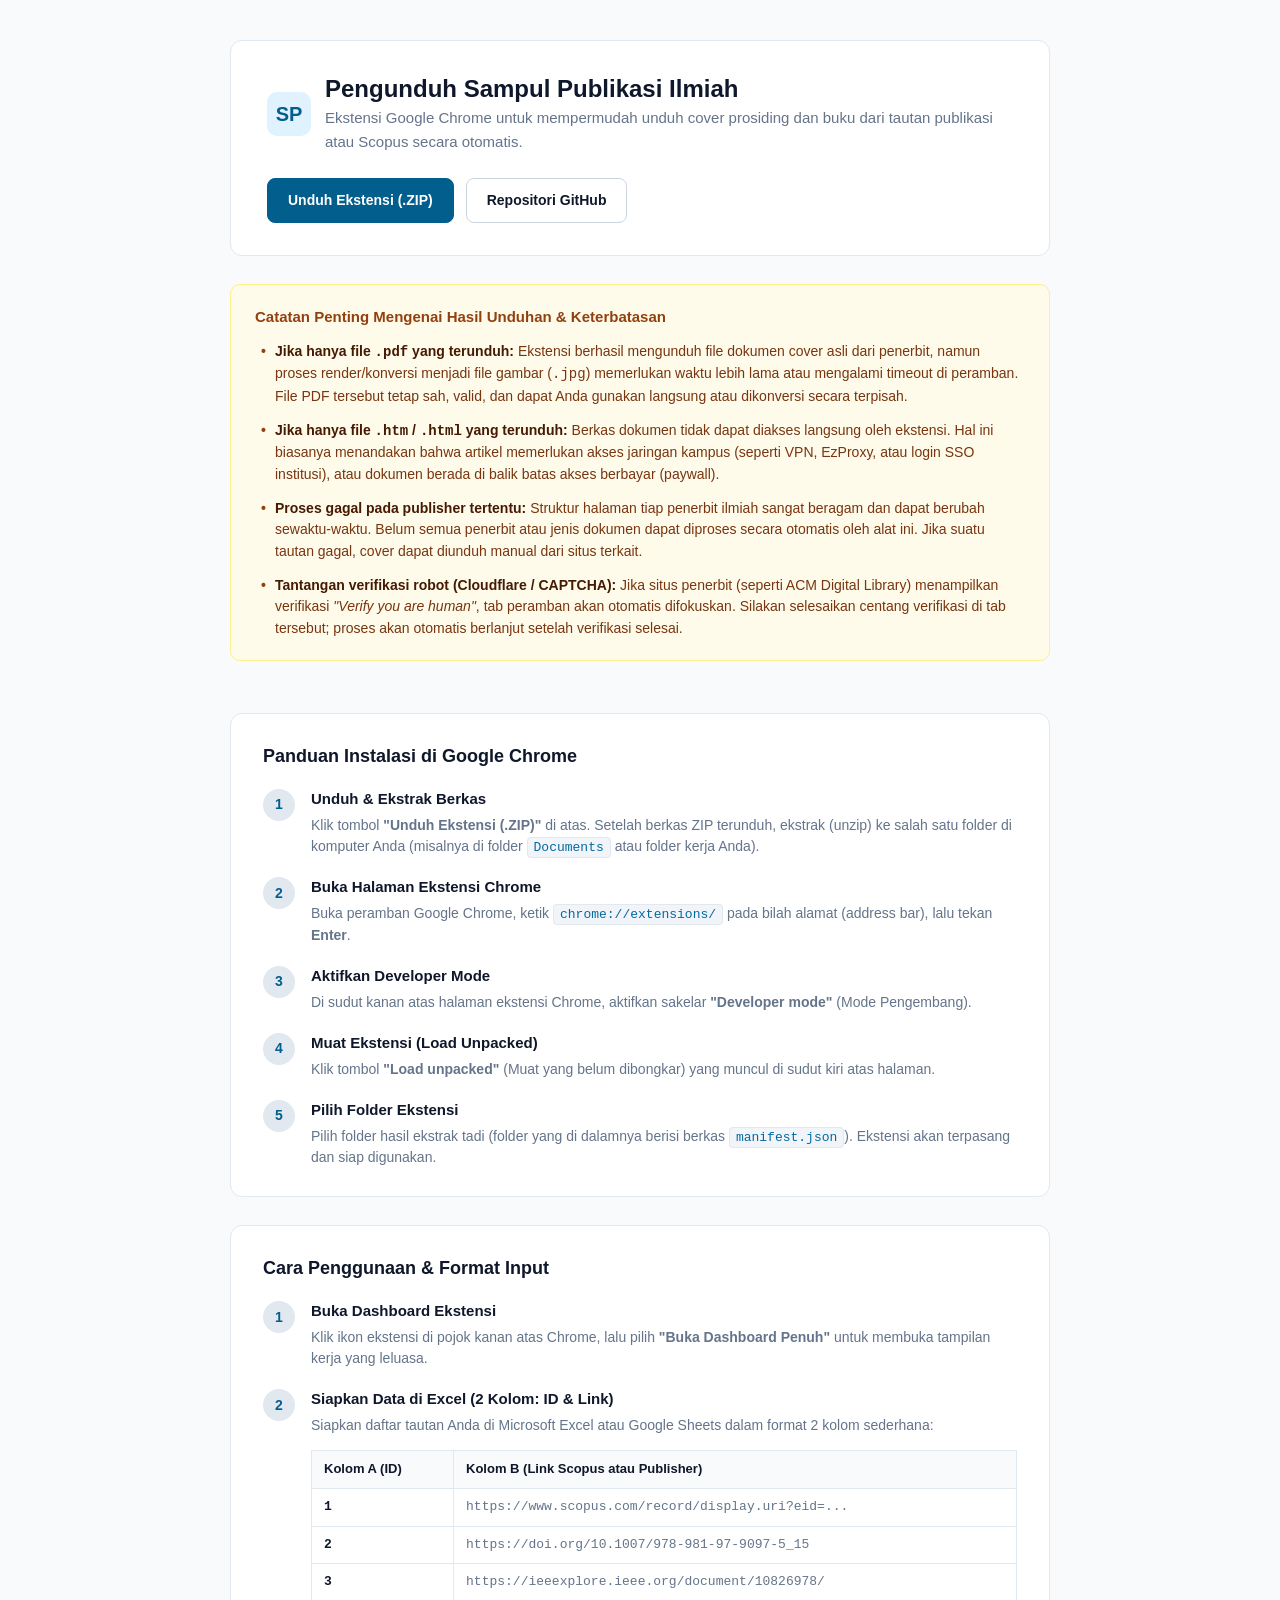
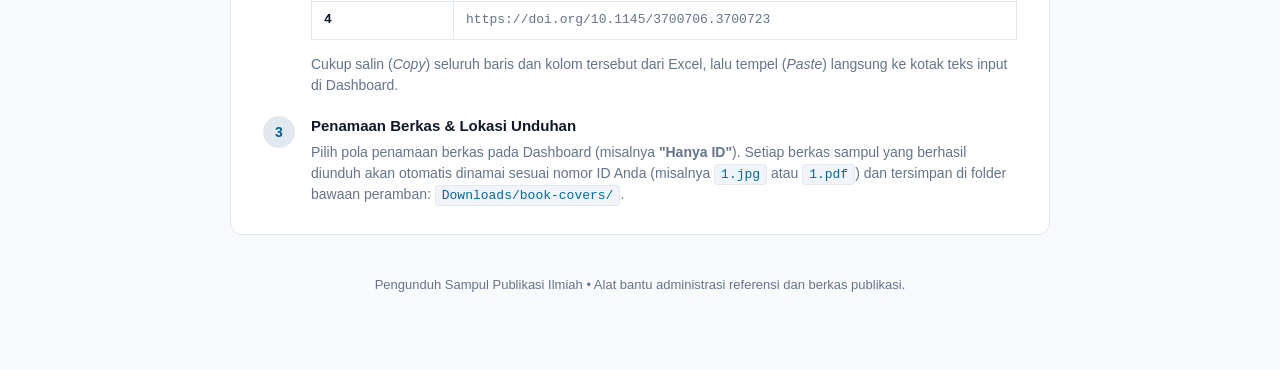
==== index.html @ 8b96aa2f "feat: add robot verification handling and update ACM processing logic (with landing page btw)" ====
<!DOCTYPE html>
<html lang="id">
<head>
  <meta charset="UTF-8">
  <meta name="viewport" content="width=device-width, initial-scale=1.0">
  <title>Pengunduh Sampul Publikasi - Panduan & Instalasi</title>
  <link rel="icon" type="image/png" href="icons/icon48.png">
  <style>
    :root {
      --primary: #025E8D;
      --primary-hover: #01466a;
      --accent: #0070A8;
      --bg-page: #f8fafc;
      --surface: #ffffff;
      --border: #e2e8f0;
      --border-subtle: #cbd5e1;
      --text-main: #0f172a;
      --text-muted: #64748b;
      --warning-bg: #fffbeb;
      --warning-border: #fef08a;
      --warning-text: #92400e;
      --info-bg: #f0f9ff;
      --info-border: #bae6fd;
      --info-text: #0369a1;
    }

    * {
      box-sizing: border-box;
      margin: 0;
      padding: 0;
    }

    body {
      font-family: -apple-system, BlinkMacSystemFont, 'Segoe UI', Roboto, Helvetica, Arial, sans-serif;
      background-color: var(--bg-page);
      color: var(--text-main);
      line-height: 1.6;
      font-size: 15px;
      padding: 40px 20px 80px;
    }

    .container {
      max-width: 820px;
      margin: 0 auto;
      display: flex;
      flex-direction: column;
      gap: 28px;
    }

    /* Header */
    header {
      background: var(--surface);
      border: 1px solid var(--border);
      border-radius: 12px;
      padding: 32px 36px;
      display: flex;
      flex-direction: column;
      gap: 16px;
    }

    .brand-row {
      display: flex;
      align-items: center;
      gap: 14px;
    }

    .brand-icon {
      width: 44px;
      height: 44px;
      background: #e0f2fe;
      color: var(--primary);
      border-radius: 10px;
      display: flex;
      align-items: center;
      justify-content: center;
      font-weight: 800;
      font-size: 20px;
      flex-shrink: 0;
    }

    h1 {
      font-size: 24px;
      font-weight: 700;
      color: var(--text-main);
      line-height: 1.3;
    }

    .tagline {
      font-size: 15px;
      color: var(--text-muted);
      margin-top: 2px;
    }

    .btn-group {
      display: flex;
      flex-wrap: wrap;
      gap: 12px;
      margin-top: 8px;
    }

    .btn {
      display: inline-flex;
      align-items: center;
      justify-content: center;
      gap: 8px;
      padding: 10px 20px;
      font-size: 14px;
      font-weight: 600;
      border-radius: 8px;
      text-decoration: none;
      cursor: pointer;
      transition: background 0.15s ease, border-color 0.15s ease;
    }

    .btn-primary {
      background: var(--primary);
      color: #ffffff;
      border: 1px solid var(--primary);
    }

    .btn-primary:hover {
      background: var(--primary-hover);
      border-color: var(--primary-hover);
    }

    .btn-secondary {
      background: var(--surface);
      color: var(--text-main);
      border: 1px solid var(--border-subtle);
    }

    .btn-secondary:hover {
      background: #f1f5f9;
      border-color: #94a3b8;
    }

    /* Section Cards */
    .card {
      background: var(--surface);
      border: 1px solid var(--border);
      border-radius: 12px;
      padding: 28px 32px;
    }

    .card-title {
      font-size: 18px;
      font-weight: 700;
      margin-bottom: 16px;
      color: var(--text-main);
      display: flex;
      align-items: center;
      gap: 8px;
    }

    /* Important Notes / Callout */
    .callout {
      background: var(--warning-bg);
      border: 1px solid var(--warning-border);
      border-radius: 10px;
      padding: 20px 24px;
      margin-bottom: 24px;
    }

    .callout-header {
      font-size: 15px;
      font-weight: 700;
      color: var(--warning-text);
      margin-bottom: 12px;
    }

    .note-list {
      list-style: none;
      display: flex;
      flex-direction: column;
      gap: 12px;
    }

    .note-list li {
      font-size: 14px;
      color: #78350f;
      line-height: 1.55;
      padding-left: 20px;
      position: relative;
    }

    .note-list li::before {
      content: "•";
      position: absolute;
      left: 6px;
      font-weight: bold;
      color: var(--warning-text);
    }

    .note-list strong {
      color: #451a03;
    }

    /* Steps */
    .steps-list {
      display: flex;
      flex-direction: column;
      gap: 18px;
    }

    .step-item {
      display: flex;
      gap: 16px;
      align-items: flex-start;
    }

    .step-num {
      width: 32px;
      height: 32px;
      background: #e2e8f0;
      color: var(--primary);
      border-radius: 50%;
      font-weight: 700;
      font-size: 14px;
      display: flex;
      align-items: center;
      justify-content: center;
      flex-shrink: 0;
      margin-top: 2px;
    }

    .step-content h3 {
      font-size: 15px;
      font-weight: 600;
      margin-bottom: 4px;
      color: var(--text-main);
    }

    .step-content p {
      font-size: 14px;
      color: var(--text-muted);
      line-height: 1.5;
    }

    .step-content code {
      background: #f1f5f9;
      border: 1px solid var(--border);
      border-radius: 4px;
      padding: 2px 6px;
      font-size: 13px;
      color: #0369a1;
      font-family: ui-monospace, SFMono-Regular, Menlo, Monaco, Consolas, monospace;
    }

    /* Table format sample */
    .table-sample {
      width: 100%;
      border-collapse: collapse;
      margin: 14px 0;
      font-size: 13px;
    }

    .table-sample th,
    .table-sample td {
      border: 1px solid var(--border);
      padding: 8px 12px;
      text-align: left;
    }

    .table-sample th {
      background: #f8fafc;
      font-weight: 600;
      color: var(--text-main);
    }

    .table-sample td {
      background: #ffffff;
      color: var(--text-muted);
      font-family: ui-monospace, SFMono-Regular, Menlo, Monaco, Consolas, monospace;
    }

    .table-sample td.id-col {
      font-weight: 600;
      color: var(--text-main);
    }

    /* Footer */
    footer {
      text-align: center;
      font-size: 13px;
      color: var(--text-muted);
      padding-top: 12px;
    }
  </style>
</head>
<body>

  <div class="container">

    <!-- Header Section -->
    <header>
      <div class="brand-row">
        <div class="brand-icon">SP</div>
        <div>
          <h1>Pengunduh Sampul Publikasi Ilmiah</h1>
          <p class="tagline">Ekstensi Google Chrome untuk mempermudah unduh cover prosiding dan buku dari tautan publikasi atau Scopus secara otomatis.</p>
        </div>
      </div>

      <div class="btn-group">
        <a href="https://github.com/atiohaidar/sampul-publikasi/archive/refs/heads/master.zip" class="btn btn-primary" download>
          Unduh Ekstensi (.ZIP)
        </a>
        <a href="https://github.com/atiohaidar/sampul-publikasi" target="_blank" rel="noopener noreferrer" class="btn btn-secondary">
          Repositori GitHub
        </a>
      </div>
    </header>

    <!-- Catatan Penting -->
    <div class="callout">
      <div class="callout-header">Catatan Penting Mengenai Hasil Unduhan & Keterbatasan</div>
      <ul class="note-list">
        <li>
          <strong>Jika hanya file <code>.pdf</code> yang terunduh:</strong> Ekstensi berhasil mengunduh file dokumen cover asli dari penerbit, namun proses render/konversi menjadi file gambar (<code>.jpg</code>) memerlukan waktu lebih lama atau mengalami timeout di peramban. File PDF tersebut tetap sah, valid, dan dapat Anda gunakan langsung atau dikonversi secara terpisah.
        </li>
        <li>
          <strong>Jika hanya file <code>.htm</code> / <code>.html</code> yang terunduh:</strong> Berkas dokumen tidak dapat diakses langsung oleh ekstensi. Hal ini biasanya menandakan bahwa artikel memerlukan akses jaringan kampus (seperti VPN, EzProxy, atau login SSO institusi), atau dokumen berada di balik batas akses berbayar (paywall).
        </li>
        <li>
          <strong>Proses gagal pada publisher tertentu:</strong> Struktur halaman tiap penerbit ilmiah sangat beragam dan dapat berubah sewaktu-waktu. Belum semua penerbit atau jenis dokumen dapat diproses secara otomatis oleh alat ini. Jika suatu tautan gagal, cover dapat diunduh manual dari situs terkait.
        </li>
        <li>
          <strong>Tantangan verifikasi robot (Cloudflare / CAPTCHA):</strong> Jika situs penerbit (seperti ACM Digital Library) menampilkan verifikasi <em>"Verify you are human"</em>, tab peramban akan otomatis difokuskan. Silakan selesaikan centang verifikasi di tab tersebut; proses akan otomatis berlanjut setelah verifikasi selesai.
        </li>
      </ul>
    </div>

    <!-- Panduan Instalasi -->
    <section class="card">
      <h2 class="card-title">Panduan Instalasi di Google Chrome</h2>
      <div class="steps-list">
        <div class="step-item">
          <div class="step-num">1</div>
          <div class="step-content">
            <h3>Unduh & Ekstrak Berkas</h3>
            <p>Klik tombol <strong>"Unduh Ekstensi (.ZIP)"</strong> di atas. Setelah berkas ZIP terunduh, ekstrak (unzip) ke salah satu folder di komputer Anda (misalnya di folder <code>Documents</code> atau folder kerja Anda).</p>
          </div>
        </div>

        <div class="step-item">
          <div class="step-num">2</div>
          <div class="step-content">
            <h3>Buka Halaman Ekstensi Chrome</h3>
            <p>Buka peramban Google Chrome, ketik <code>chrome://extensions/</code> pada bilah alamat (address bar), lalu tekan <strong>Enter</strong>.</p>
          </div>
        </div>

        <div class="step-item">
          <div class="step-num">3</div>
          <div class="step-content">
            <h3>Aktifkan Developer Mode</h3>
            <p>Di sudut kanan atas halaman ekstensi Chrome, aktifkan sakelar <strong>"Developer mode"</strong> (Mode Pengembang).</p>
          </div>
        </div>

        <div class="step-item">
          <div class="step-num">4</div>
          <div class="step-content">
            <h3>Muat Ekstensi (Load Unpacked)</h3>
            <p>Klik tombol <strong>"Load unpacked"</strong> (Muat yang belum dibongkar) yang muncul di sudut kiri atas halaman.</p>
          </div>
        </div>

        <div class="step-item">
          <div class="step-num">5</div>
          <div class="step-content">
            <h3>Pilih Folder Ekstensi</h3>
            <p>Pilih folder hasil ekstrak tadi (folder yang di dalamnya berisi berkas <code>manifest.json</code>). Ekstensi akan terpasang dan siap digunakan.</p>
          </div>
        </div>
      </div>
    </section>

    <!-- Panduan Penggunaan -->
    <section class="card">
      <h2 class="card-title">Cara Penggunaan & Format Input</h2>
      <div class="steps-list">
        <div class="step-item">
          <div class="step-num">1</div>
          <div class="step-content">
            <h3>Buka Dashboard Ekstensi</h3>
            <p>Klik ikon ekstensi di pojok kanan atas Chrome, lalu pilih <strong>"Buka Dashboard Penuh"</strong> untuk membuka tampilan kerja yang leluasa.</p>
          </div>
        </div>

        <div class="step-item">
          <div class="step-num">2</div>
          <div class="step-content">
            <h3>Siapkan Data di Excel (2 Kolom: ID & Link)</h3>
            <p>Siapkan daftar tautan Anda di Microsoft Excel atau Google Sheets dalam format 2 kolom sederhana:</p>
            
            <table class="table-sample">
              <thead>
                <tr>
                  <th>Kolom A (ID)</th>
                  <th>Kolom B (Link Scopus atau Publisher)</th>
                </tr>
              </thead>
              <tbody>
                <tr>
                  <td class="id-col">1</td>
                  <td>https://www.scopus.com/record/display.uri?eid=...</td>
                </tr>
                <tr>
                  <td class="id-col">2</td>
                  <td>https://doi.org/10.1007/978-981-97-9097-5_15</td>
                </tr>
                <tr>
                  <td class="id-col">3</td>
                  <td>https://ieeexplore.ieee.org/document/10826978/</td>
                </tr>
                <tr>
                  <td class="id-col">4</td>
                  <td>https://doi.org/10.1145/3700706.3700723</td>
                </tr>
              </tbody>
            </table>

            <p>Cukup salin (<em>Copy</em>) seluruh baris dan kolom tersebut dari Excel, lalu tempel (<em>Paste</em>) langsung ke kotak teks input di Dashboard.</p>
          </div>
        </div>

        <div class="step-item">
          <div class="step-num">3</div>
          <div class="step-content">
            <h3>Penamaan Berkas & Lokasi Unduhan</h3>
            <p>Pilih pola penamaan berkas pada Dashboard (misalnya <strong>"Hanya ID"</strong>). Setiap berkas sampul yang berhasil diunduh akan otomatis dinamai sesuai nomor ID Anda (misalnya <code>1.jpg</code> atau <code>1.pdf</code>) dan tersimpan di folder bawaan peramban: <code>Downloads/book-covers/</code>.</p>
          </div>
        </div>
      </div>
    </section>

    <footer>
      <p>Pengunduh Sampul Publikasi Ilmiah &bull; Alat bantu administrasi referensi dan berkas publikasi.</p>
    </footer>

  </div>

</body>
</html>
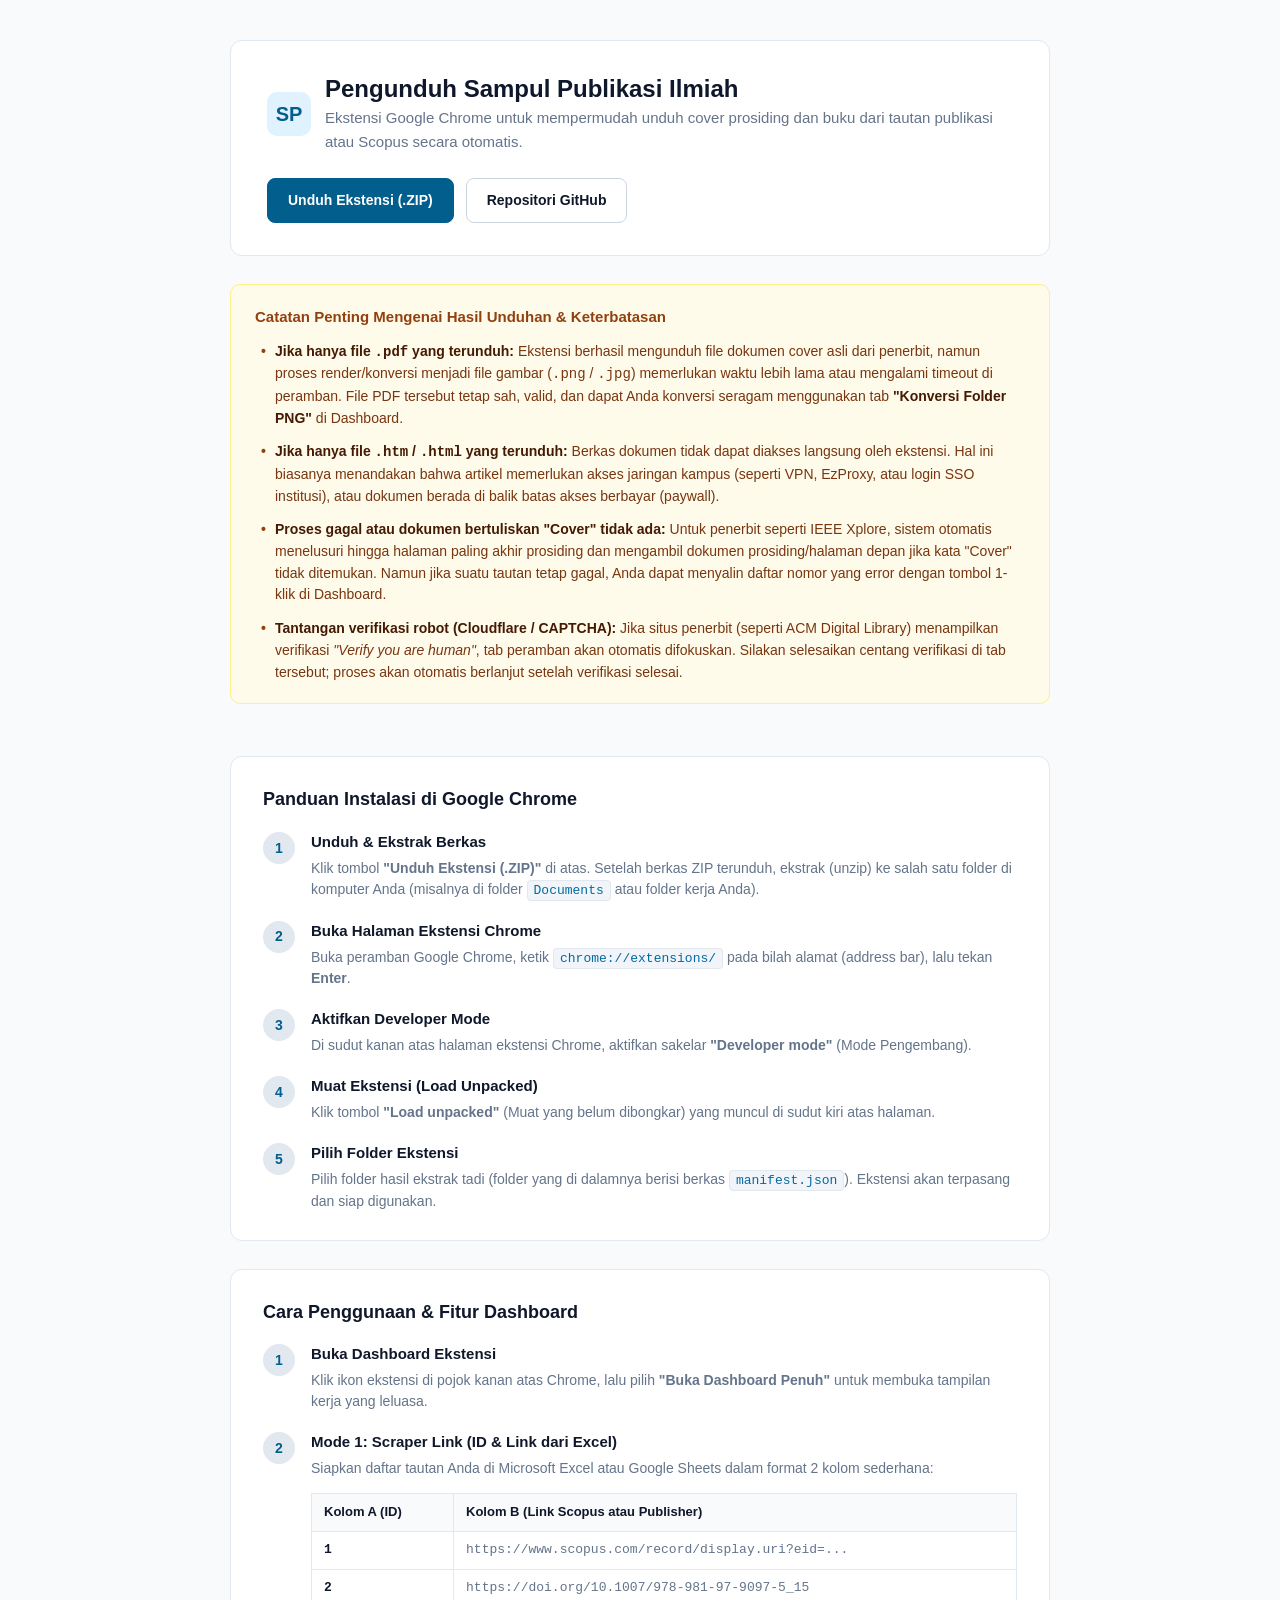
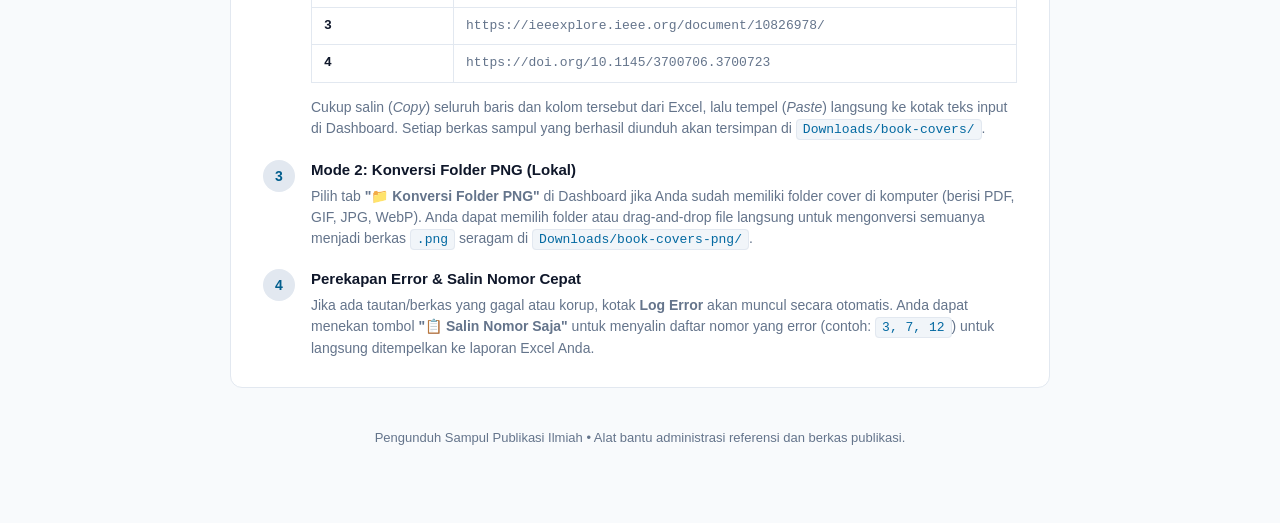
==== commit 718bc987: "docs: update index.html landing page with local PNG converter, IEEE multi-page notes, and quick erro" ====
--- a/index.html
+++ b/index.html
@@ -316,13 +316,13 @@
       <div class="callout-header">Catatan Penting Mengenai Hasil Unduhan & Keterbatasan</div>
       <ul class="note-list">
         <li>
-          <strong>Jika hanya file <code>.pdf</code> yang terunduh:</strong> Ekstensi berhasil mengunduh file dokumen cover asli dari penerbit, namun proses render/konversi menjadi file gambar (<code>.jpg</code>) memerlukan waktu lebih lama atau mengalami timeout di peramban. File PDF tersebut tetap sah, valid, dan dapat Anda gunakan langsung atau dikonversi secara terpisah.
+          <strong>Jika hanya file <code>.pdf</code> yang terunduh:</strong> Ekstensi berhasil mengunduh file dokumen cover asli dari penerbit, namun proses render/konversi menjadi file gambar (<code>.png</code> / <code>.jpg</code>) memerlukan waktu lebih lama atau mengalami timeout di peramban. File PDF tersebut tetap sah, valid, dan dapat Anda konversi seragam menggunakan tab <strong>"Konversi Folder PNG"</strong> di Dashboard.
         </li>
         <li>
           <strong>Jika hanya file <code>.htm</code> / <code>.html</code> yang terunduh:</strong> Berkas dokumen tidak dapat diakses langsung oleh ekstensi. Hal ini biasanya menandakan bahwa artikel memerlukan akses jaringan kampus (seperti VPN, EzProxy, atau login SSO institusi), atau dokumen berada di balik batas akses berbayar (paywall).
         </li>
         <li>
-          <strong>Proses gagal pada publisher tertentu:</strong> Struktur halaman tiap penerbit ilmiah sangat beragam dan dapat berubah sewaktu-waktu. Belum semua penerbit atau jenis dokumen dapat diproses secara otomatis oleh alat ini. Jika suatu tautan gagal, cover dapat diunduh manual dari situs terkait.
+          <strong>Proses gagal atau dokumen bertuliskan "Cover" tidak ada:</strong> Untuk penerbit seperti IEEE Xplore, sistem otomatis menelusuri hingga halaman paling akhir prosiding dan mengambil dokumen prosiding/halaman depan jika kata "Cover" tidak ditemukan. Namun jika suatu tautan tetap gagal, Anda dapat menyalin daftar nomor yang error dengan tombol 1-klik di Dashboard.
         </li>
         <li>
           <strong>Tantangan verifikasi robot (Cloudflare / CAPTCHA):</strong> Jika situs penerbit (seperti ACM Digital Library) menampilkan verifikasi <em>"Verify you are human"</em>, tab peramban akan otomatis difokuskan. Silakan selesaikan centang verifikasi di tab tersebut; proses akan otomatis berlanjut setelah verifikasi selesai.
@@ -378,7 +378,7 @@
 
     <!-- Panduan Penggunaan -->
     <section class="card">
-      <h2 class="card-title">Cara Penggunaan & Format Input</h2>
+      <h2 class="card-title">Cara Penggunaan & Fitur Dashboard</h2>
       <div class="steps-list">
         <div class="step-item">
           <div class="step-num">1</div>
@@ -391,7 +391,7 @@
         <div class="step-item">
           <div class="step-num">2</div>
           <div class="step-content">
-            <h3>Siapkan Data di Excel (2 Kolom: ID & Link)</h3>
+            <h3>Mode 1: Scraper Link (ID & Link dari Excel)</h3>
             <p>Siapkan daftar tautan Anda di Microsoft Excel atau Google Sheets dalam format 2 kolom sederhana:</p>
             
             <table class="table-sample">
@@ -421,15 +421,23 @@
               </tbody>
             </table>
 
-            <p>Cukup salin (<em>Copy</em>) seluruh baris dan kolom tersebut dari Excel, lalu tempel (<em>Paste</em>) langsung ke kotak teks input di Dashboard.</p>
+            <p>Cukup salin (<em>Copy</em>) seluruh baris dan kolom tersebut dari Excel, lalu tempel (<em>Paste</em>) langsung ke kotak teks input di Dashboard. Setiap berkas sampul yang berhasil diunduh akan tersimpan di <code>Downloads/book-covers/</code>.</p>
           </div>
         </div>
 
         <div class="step-item">
           <div class="step-num">3</div>
           <div class="step-content">
-            <h3>Penamaan Berkas & Lokasi Unduhan</h3>
-            <p>Pilih pola penamaan berkas pada Dashboard (misalnya <strong>"Hanya ID"</strong>). Setiap berkas sampul yang berhasil diunduh akan otomatis dinamai sesuai nomor ID Anda (misalnya <code>1.jpg</code> atau <code>1.pdf</code>) dan tersimpan di folder bawaan peramban: <code>Downloads/book-covers/</code>.</p>
+            <h3>Mode 2: Konversi Folder PNG (Lokal)</h3>
+            <p>Pilih tab <strong>"📁 Konversi Folder PNG"</strong> di Dashboard jika Anda sudah memiliki folder cover di komputer (berisi PDF, GIF, JPG, WebP). Anda dapat memilih folder atau drag-and-drop file langsung untuk mengonversi semuanya menjadi berkas <code>.png</code> seragam di <code>Downloads/book-covers-png/</code>.</p>
+          </div>
+        </div>
+
+        <div class="step-item">
+          <div class="step-num">4</div>
+          <div class="step-content">
+            <h3>Perekapan Error & Salin Nomor Cepat</h3>
+            <p>Jika ada tautan/berkas yang gagal atau korup, kotak <strong>Log Error</strong> akan muncul secara otomatis. Anda dapat menekan tombol <strong>"📋 Salin Nomor Saja"</strong> untuk menyalin daftar nomor yang error (contoh: <code>3, 7, 12</code>) untuk langsung ditempelkan ke laporan Excel Anda.</p>
           </div>
         </div>
       </div>
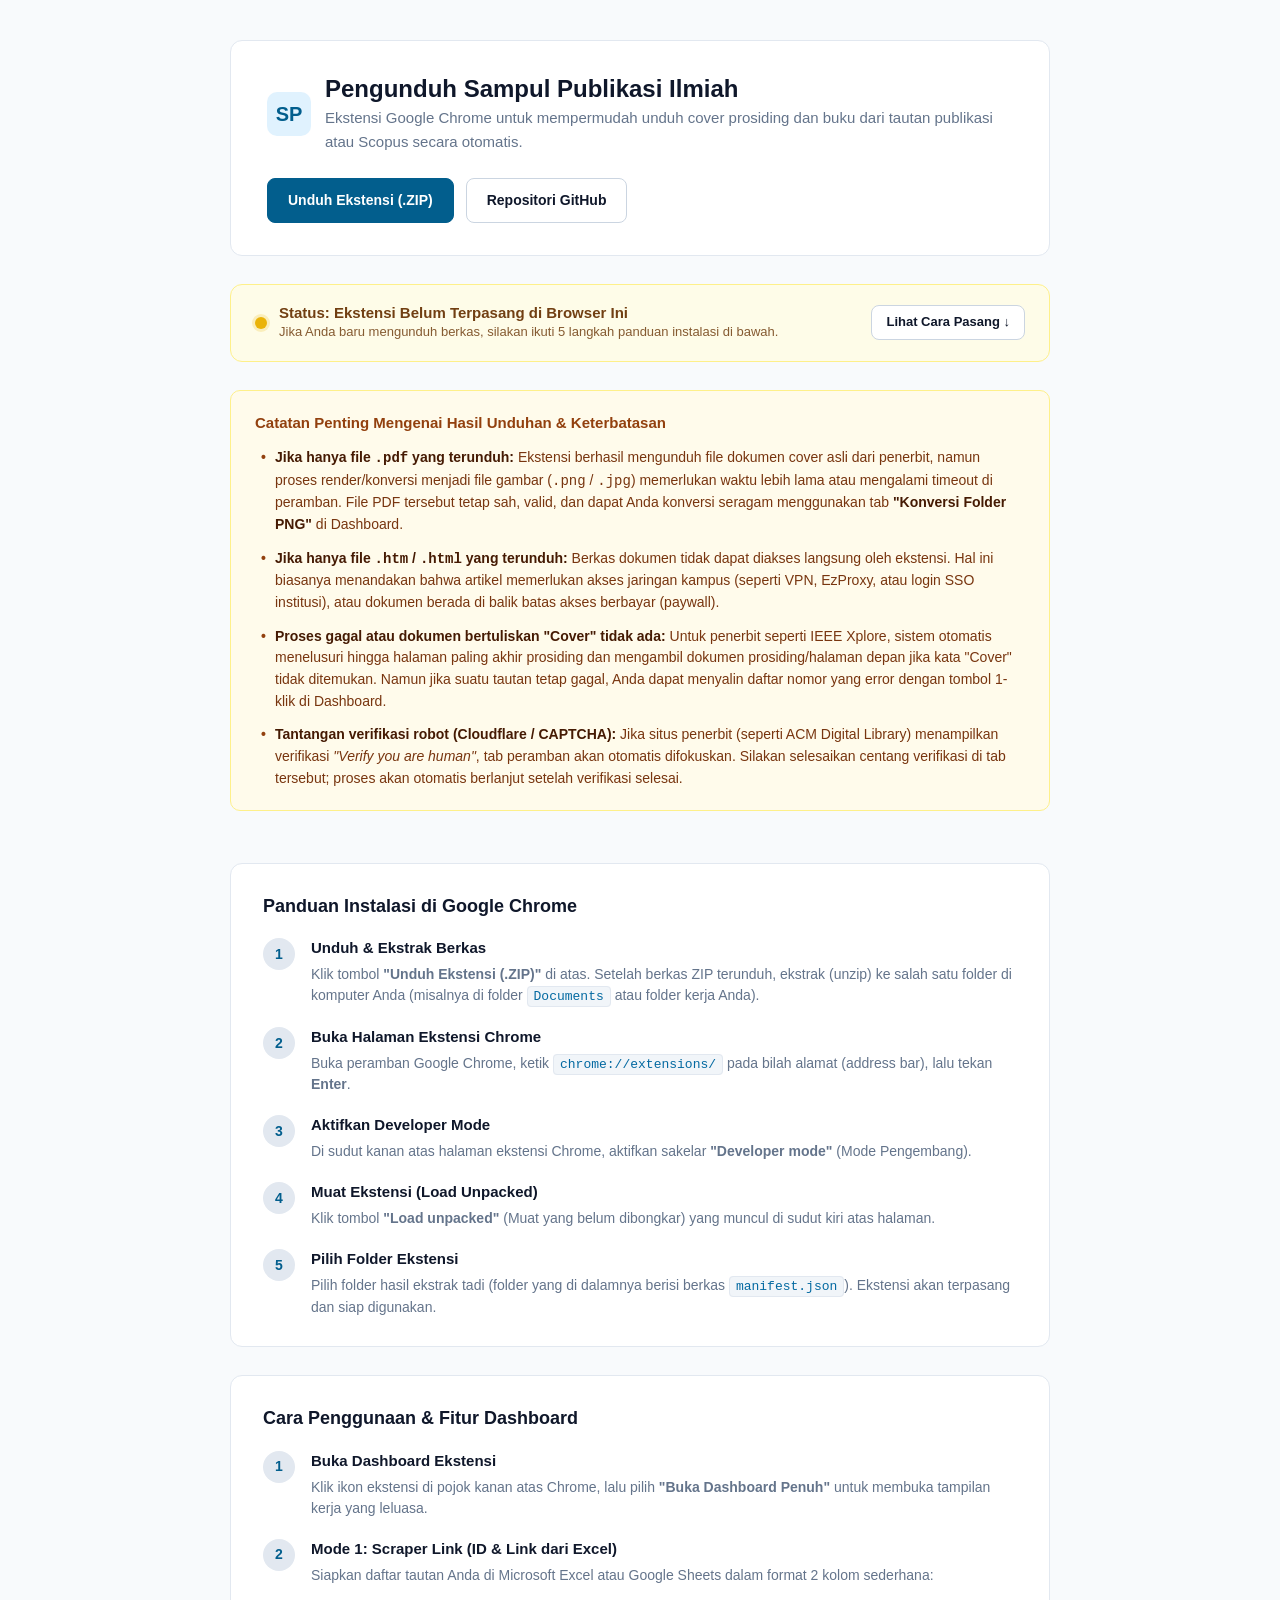
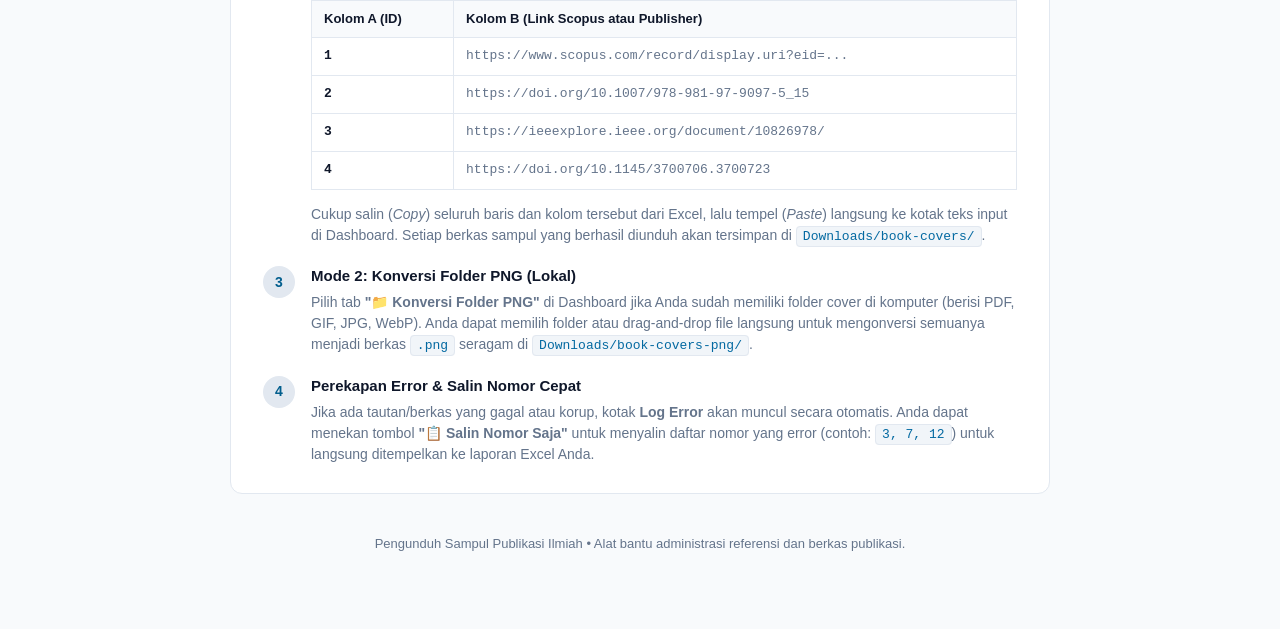
==== commit a439be2b: "feat: add extension presence detection on landing page index.html" ====
--- a/index.html
+++ b/index.html
@@ -278,6 +278,75 @@
       color: var(--text-main);
     }
 
+    /* Status Card Deteksi Ekstensi */
+    .status-card {
+      border-radius: 12px;
+      padding: 18px 24px;
+      display: flex;
+      align-items: center;
+      justify-content: space-between;
+      gap: 16px;
+      flex-wrap: wrap;
+      transition: all 0.3s ease;
+    }
+
+    .status-card.uninstalled {
+      background: #fefce8;
+      border: 1px solid #fef08a;
+      color: #713f12;
+    }
+
+    .status-card.installed {
+      background: #f0fdf4;
+      border: 1px solid #bbf7d0;
+      color: #14532d;
+    }
+
+    .status-info {
+      display: flex;
+      align-items: center;
+      gap: 12px;
+    }
+
+    .status-badge-dot {
+      width: 12px;
+      height: 12px;
+      border-radius: 50%;
+      flex-shrink: 0;
+    }
+
+    .uninstalled .status-badge-dot {
+      background: #eab308;
+      box-shadow: 0 0 0 3px rgba(234, 179, 8, 0.2);
+    }
+
+    .installed .status-badge-dot {
+      background: #22c55e;
+      box-shadow: 0 0 0 3px rgba(34, 197, 94, 0.2);
+    }
+
+    .status-title {
+      font-size: 15px;
+      font-weight: 700;
+      line-height: 1.3;
+    }
+
+    .status-sub {
+      font-size: 13px;
+      opacity: 0.85;
+    }
+
+    .btn-success {
+      background: #16a34a;
+      color: #ffffff;
+      border: 1px solid #16a34a;
+    }
+
+    .btn-success:hover {
+      background: #15803d;
+      border-color: #15803d;
+    }
+
     /* Footer */
     footer {
       text-align: center;
@@ -310,6 +379,22 @@
         </a>
       </div>
     </header>
+
+    <!-- Banner Deteksi Status Ekstensi -->
+    <div id="extensionStatusBanner" class="status-card uninstalled">
+      <div class="status-info">
+        <div class="status-badge-dot"></div>
+        <div>
+          <div id="statusTitleText" class="status-title">Status: Ekstensi Belum Terpasang di Browser Ini</div>
+          <div id="statusSubText" class="status-sub">Jika Anda baru mengunduh berkas, silakan ikuti 5 langkah panduan instalasi di bawah.</div>
+        </div>
+      </div>
+      <div id="statusActionArea">
+        <a href="#installationSection" class="btn btn-secondary" style="font-size: 13px; padding: 6px 14px;">
+          Lihat Cara Pasang ↓
+        </a>
+      </div>
+    </div>
 
     <!-- Catatan Penting -->
     <div class="callout">
@@ -331,7 +416,7 @@
     </div>
 
     <!-- Panduan Instalasi -->
-    <section class="card">
+    <section class="card" id="installationSection">
       <h2 class="card-title">Panduan Instalasi di Google Chrome</h2>
       <div class="steps-list">
         <div class="step-item">
@@ -449,5 +534,37 @@
 
   </div>
 
+  <!-- Script Deteksi Ekstensi -->
+  <script>
+    (function() {
+      const banner = document.getElementById('extensionStatusBanner');
+      const titleText = document.getElementById('statusTitleText');
+      const subText = document.getElementById('statusSubText');
+      const actionArea = document.getElementById('statusActionArea');
+
+      function updateStatus(detail) {
+        if (!banner) return;
+        banner.className = 'status-card installed';
+        const ver = (detail && detail.version) ? detail.version : '1.1.0';
+        titleText.innerHTML = 'Status: ✓ Ekstensi Sampul Publikasi Terpasang & Aktif (v' + ver + ')';
+        subText.innerText = 'Ekstensi siap digunakan! Anda dapat langsung membuka Dashboard Scraper penuh.';
+        
+        let dashUrl = (detail && detail.dashboardUrl) ? detail.dashboardUrl : 'dashboard/dashboard.html';
+        actionArea.innerHTML = '<a href="' + dashUrl + '" target="_blank" class="btn btn-success" style="font-size: 13px; padding: 8px 16px;">🚀 Buka Dashboard Scraper</a>';
+      }
+
+      // 1. Cek via atribut HTML jika content script sudah berjalan lebih awal
+      if (document.documentElement.getAttribute('data-extension-installed') === 'true') {
+        const ver = document.documentElement.getAttribute('data-extension-version') || '1.1.0';
+        updateStatus({ version: ver });
+      }
+
+      // 2. Dengarkan CustomEvent dari content script detector.js
+      window.addEventListener('SAMPUL_PUBLIKASI_INSTALLED', function(e) {
+        updateStatus(e.detail || {});
+      });
+    })();
+  </script>
+
 </body>
 </html>
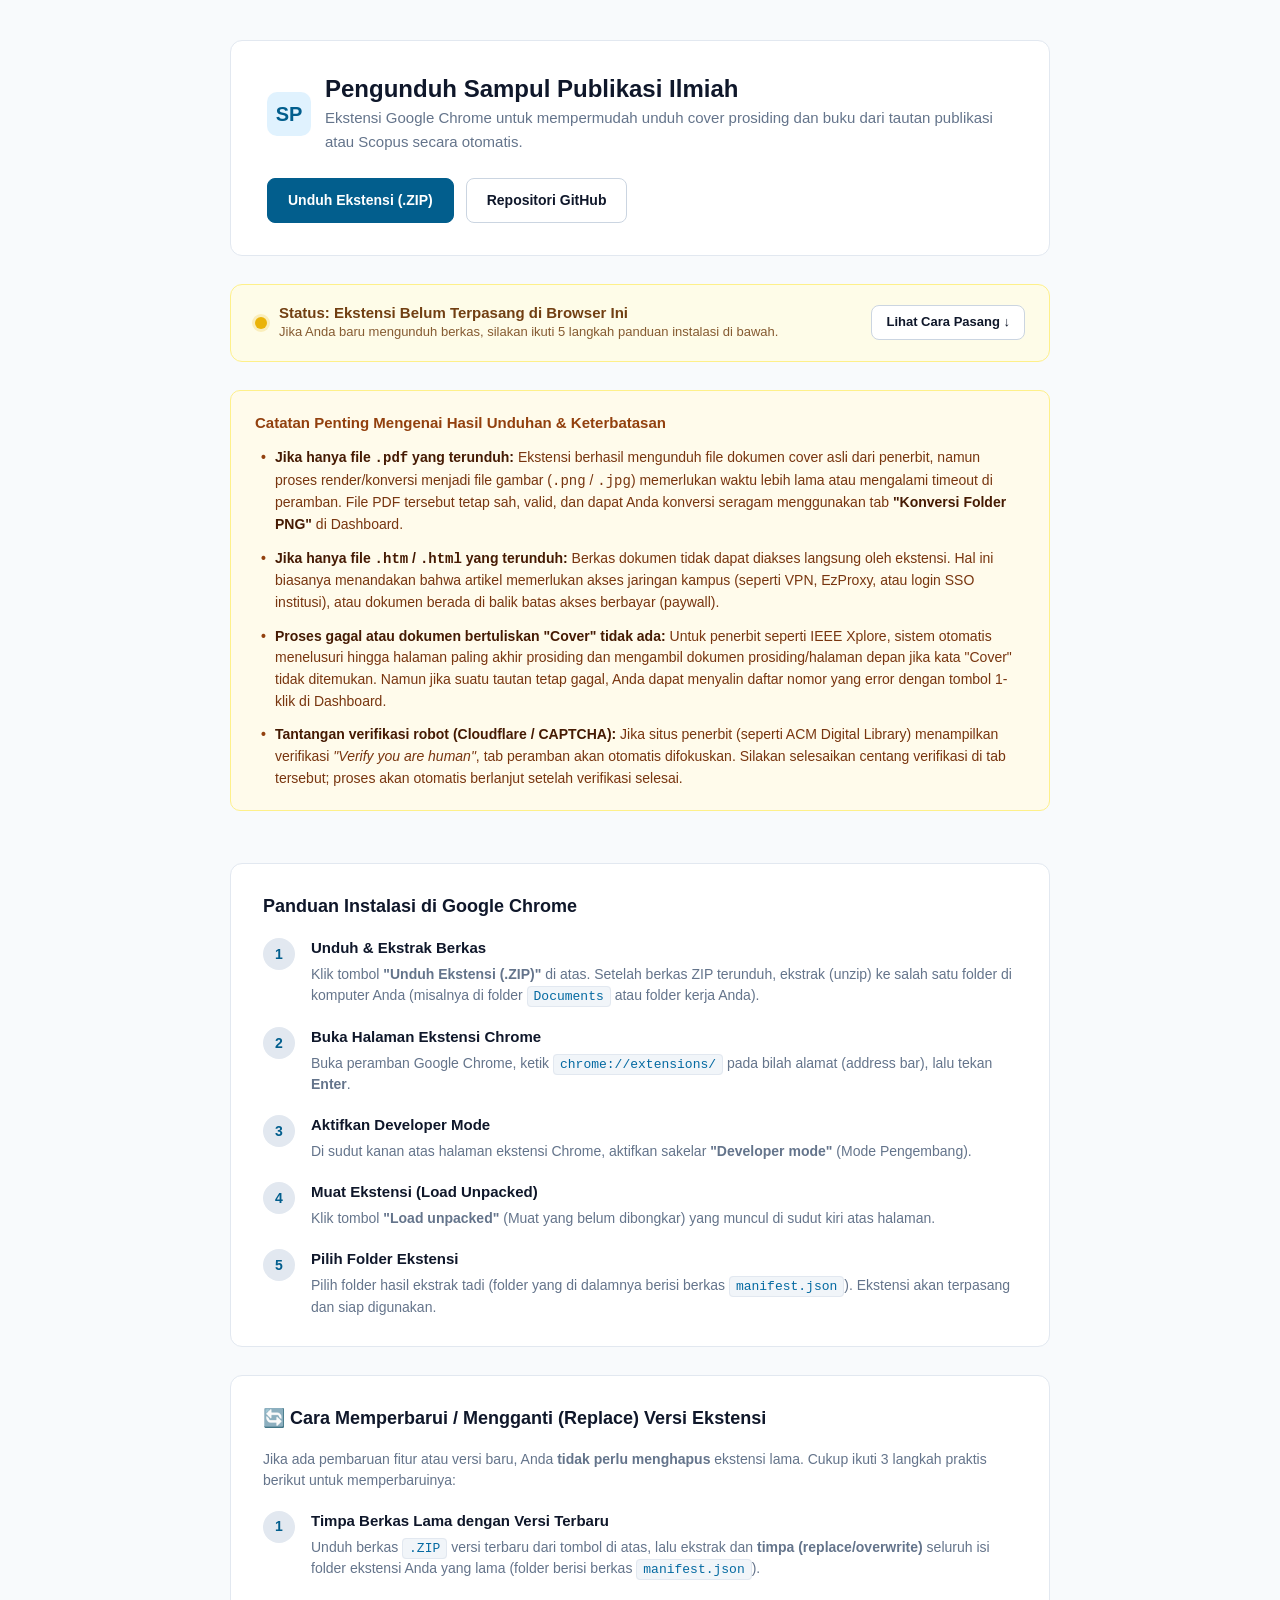
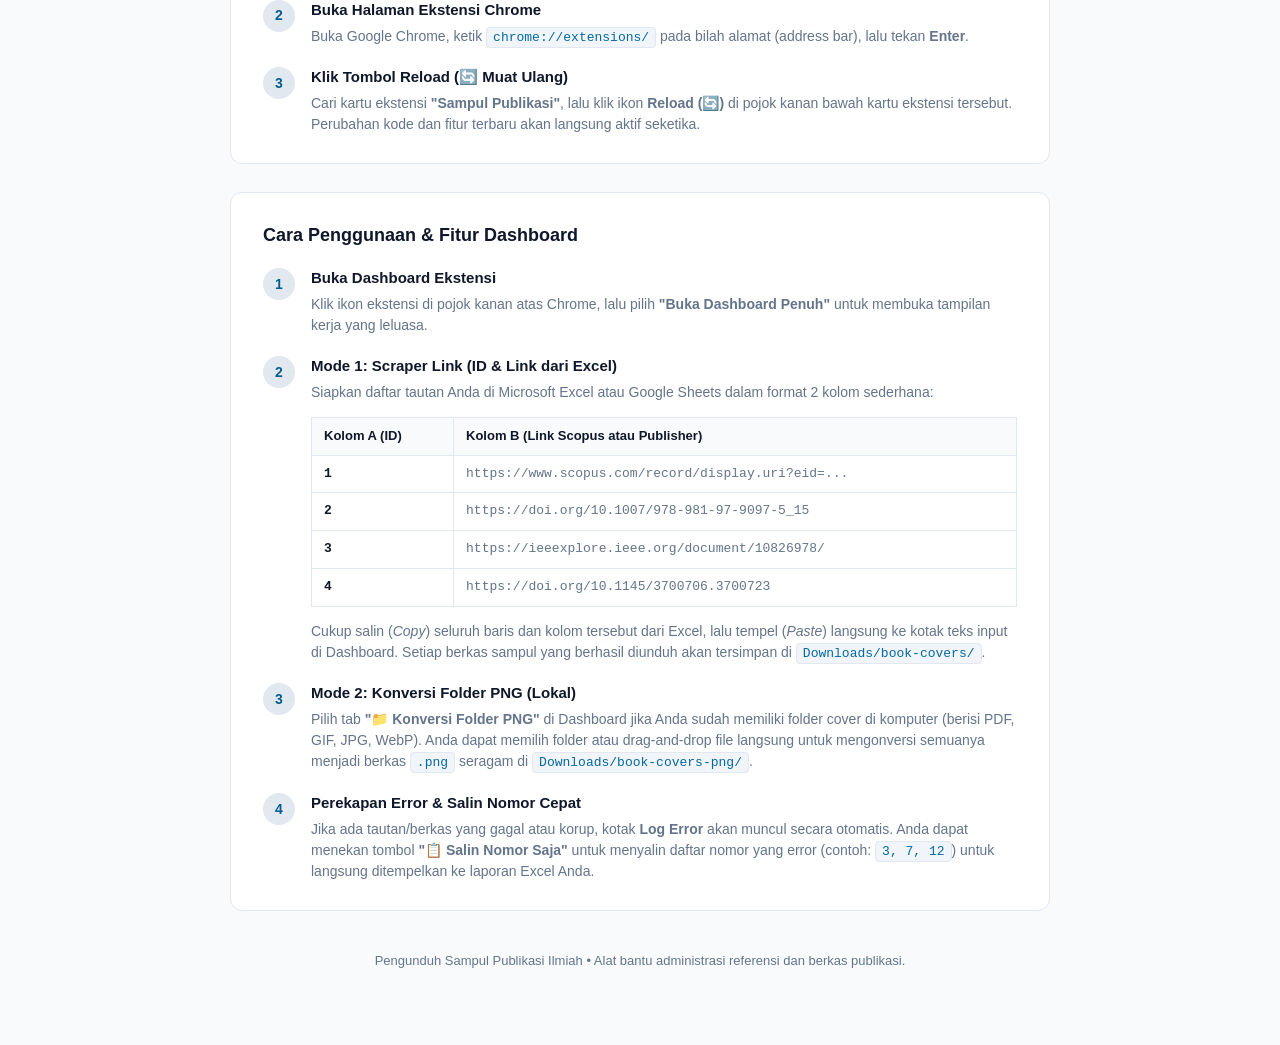
==== commit 61af6969: "docs: add extension update/replace tutorial section to index.html" ====
--- a/index.html
+++ b/index.html
@@ -456,6 +456,40 @@
           <div class="step-content">
             <h3>Pilih Folder Ekstensi</h3>
             <p>Pilih folder hasil ekstrak tadi (folder yang di dalamnya berisi berkas <code>manifest.json</code>). Ekstensi akan terpasang dan siap digunakan.</p>
+          </div>
+        </div>
+      </div>
+    </section>
+
+    <!-- Panduan Pembaruan / Replace Ekstensi -->
+    <section class="card">
+      <h2 class="card-title">🔄 Cara Memperbarui / Mengganti (Replace) Versi Ekstensi</h2>
+      <p style="font-size: 14px; color: var(--text-muted); margin-bottom: 18px; line-height: 1.5;">
+        Jika ada pembaruan fitur atau versi baru, Anda <strong>tidak perlu menghapus</strong> ekstensi lama. Cukup ikuti 3 langkah praktis berikut untuk memperbaruinya:
+      </p>
+
+      <div class="steps-list">
+        <div class="step-item">
+          <div class="step-num">1</div>
+          <div class="step-content">
+            <h3>Timpa Berkas Lama dengan Versi Terbaru</h3>
+            <p>Unduh berkas <code>.ZIP</code> versi terbaru dari tombol di atas, lalu ekstrak dan <strong>timpa (replace/overwrite)</strong> seluruh isi folder ekstensi Anda yang lama (folder berisi berkas <code>manifest.json</code>).</p>
+          </div>
+        </div>
+
+        <div class="step-item">
+          <div class="step-num">2</div>
+          <div class="step-content">
+            <h3>Buka Halaman Ekstensi Chrome</h3>
+            <p>Buka Google Chrome, ketik <code>chrome://extensions/</code> pada bilah alamat (address bar), lalu tekan <strong>Enter</strong>.</p>
+          </div>
+        </div>
+
+        <div class="step-item">
+          <div class="step-num">3</div>
+          <div class="step-content">
+            <h3>Klik Tombol Reload (🔄 Muat Ulang)</h3>
+            <p>Cari kartu ekstensi <strong>"Sampul Publikasi"</strong>, lalu klik ikon <strong>Reload (🔄)</strong> di pojok kanan bawah kartu ekstensi tersebut. Perubahan kode dan fitur terbaru akan langsung aktif seketika.</p>
           </div>
         </div>
       </div>
